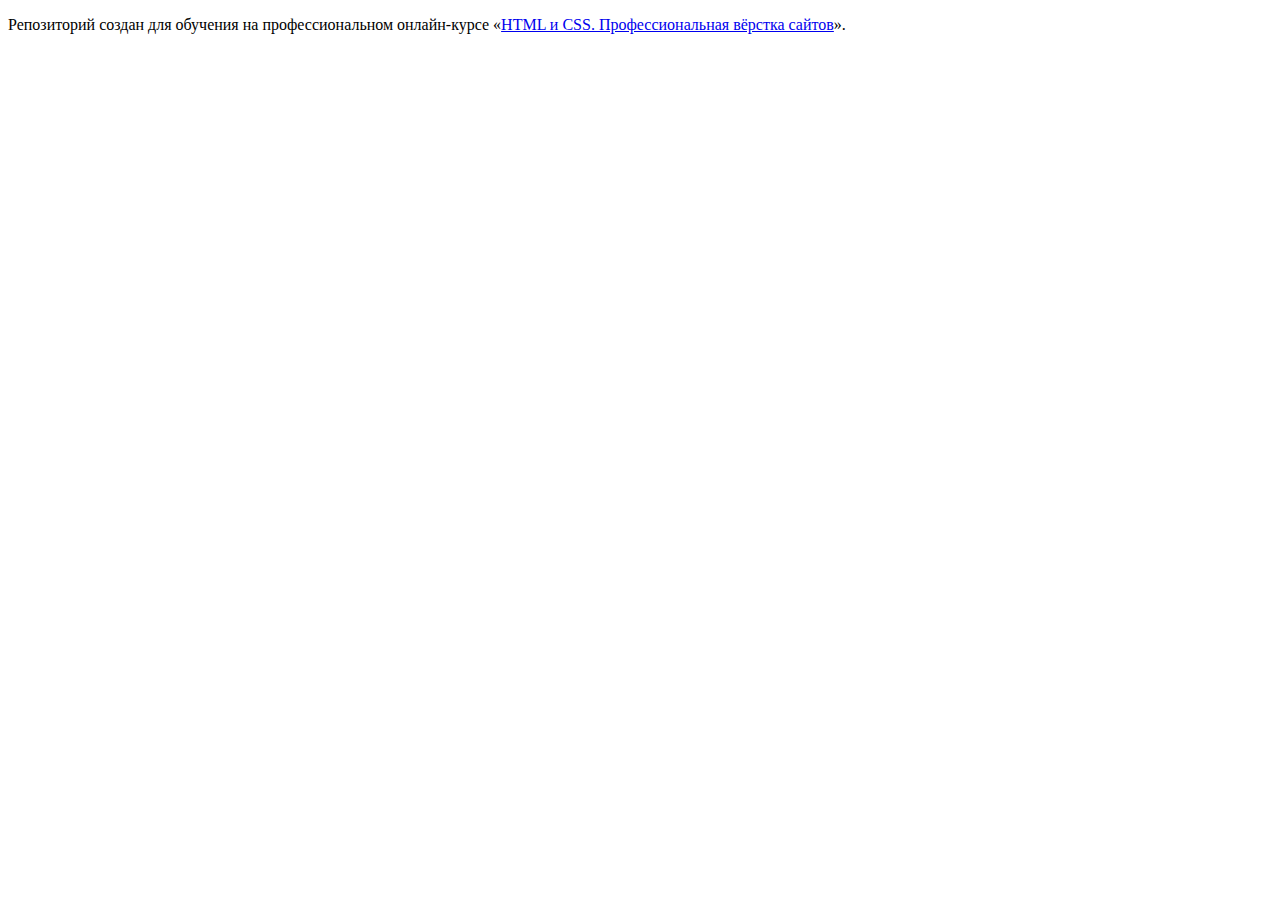
==== master/index.html @ a01fa58b ":heavy_check_mark: Сборка #master" ====
<!DOCTYPE html>
<html lang="ru">
  <head>
    <meta charset="utf-8">
    <title>HTML Academy: Седона</title>
    <base href="https://htmlacademy-htmlcss.github.io/2540939-sedona-40/master/">
</head>
  <body>

    <p>Репозиторий создан для обучения на профессиональном онлайн‑курсе «<a href="https://htmlacademy.ru/intensive/htmlcss">HTML и CSS. Профессиональная вёрстка сайтов</a>».</p>

  </body>
</html>
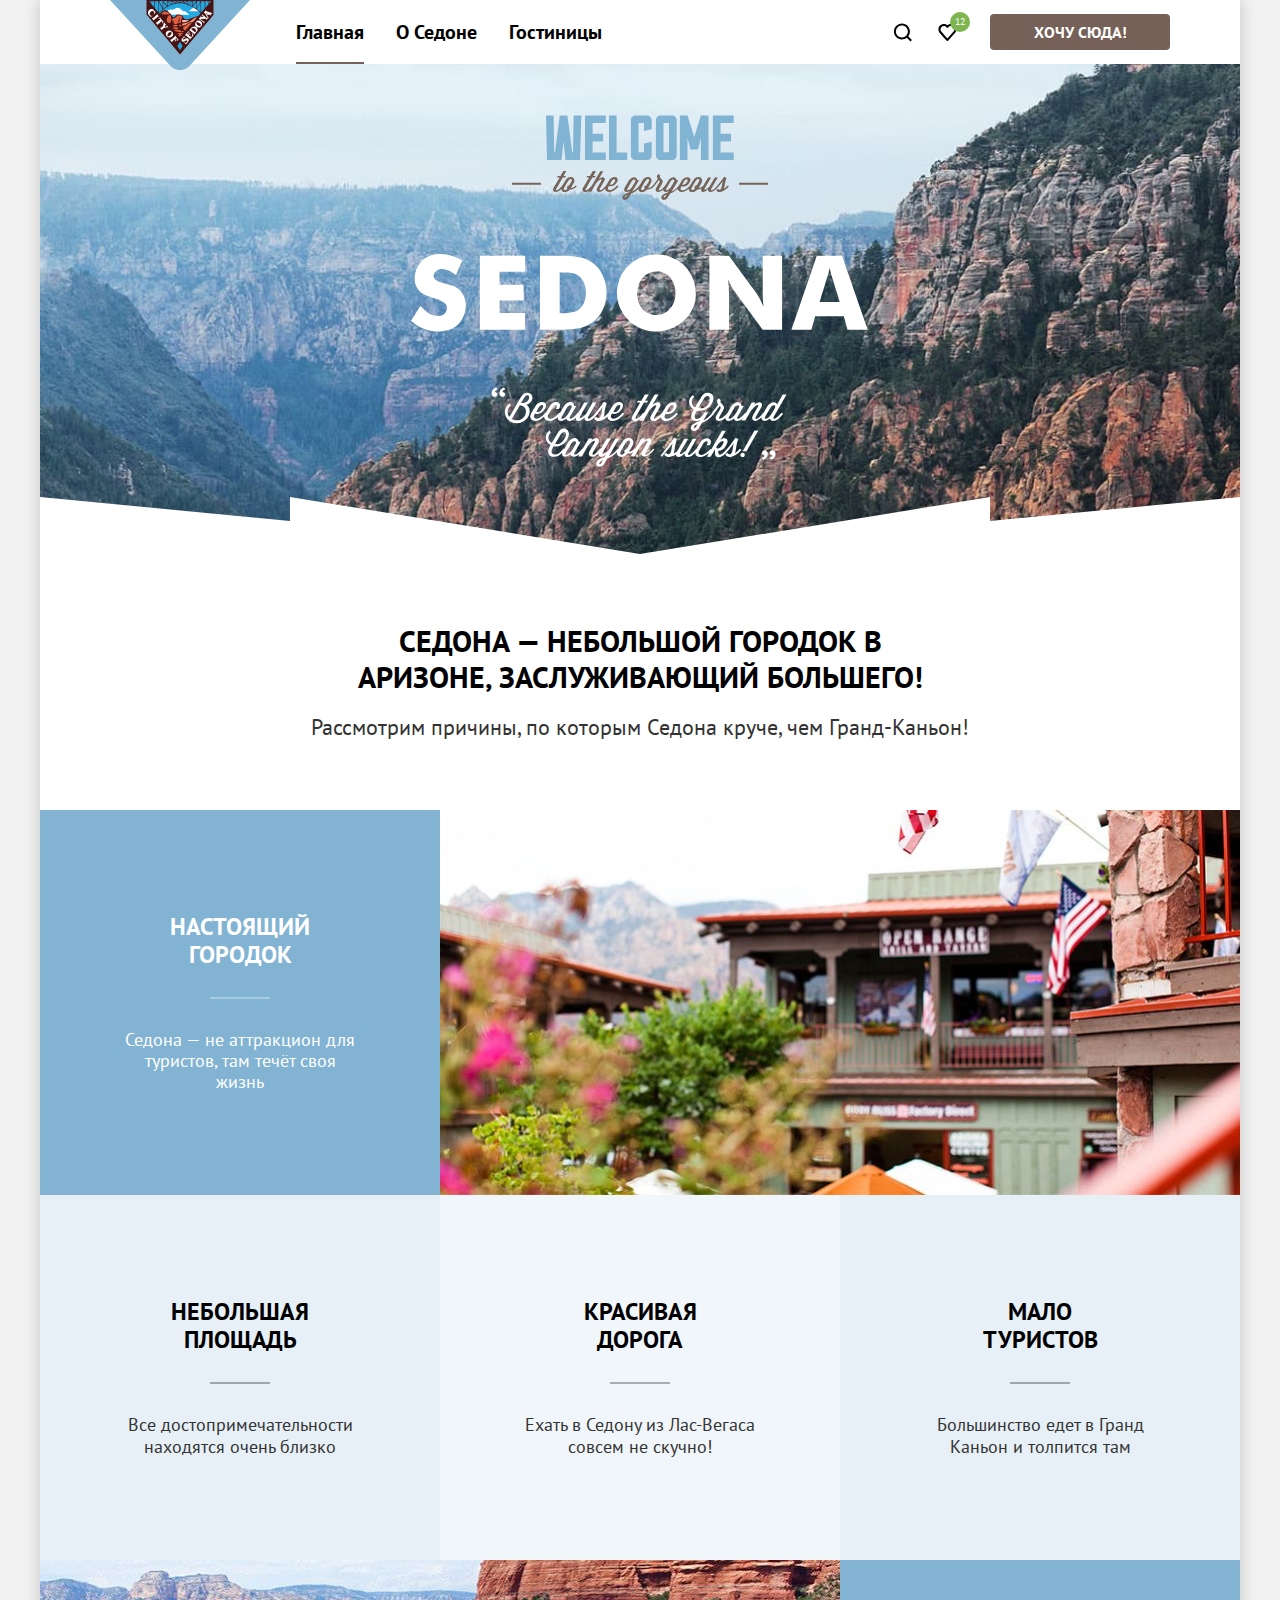
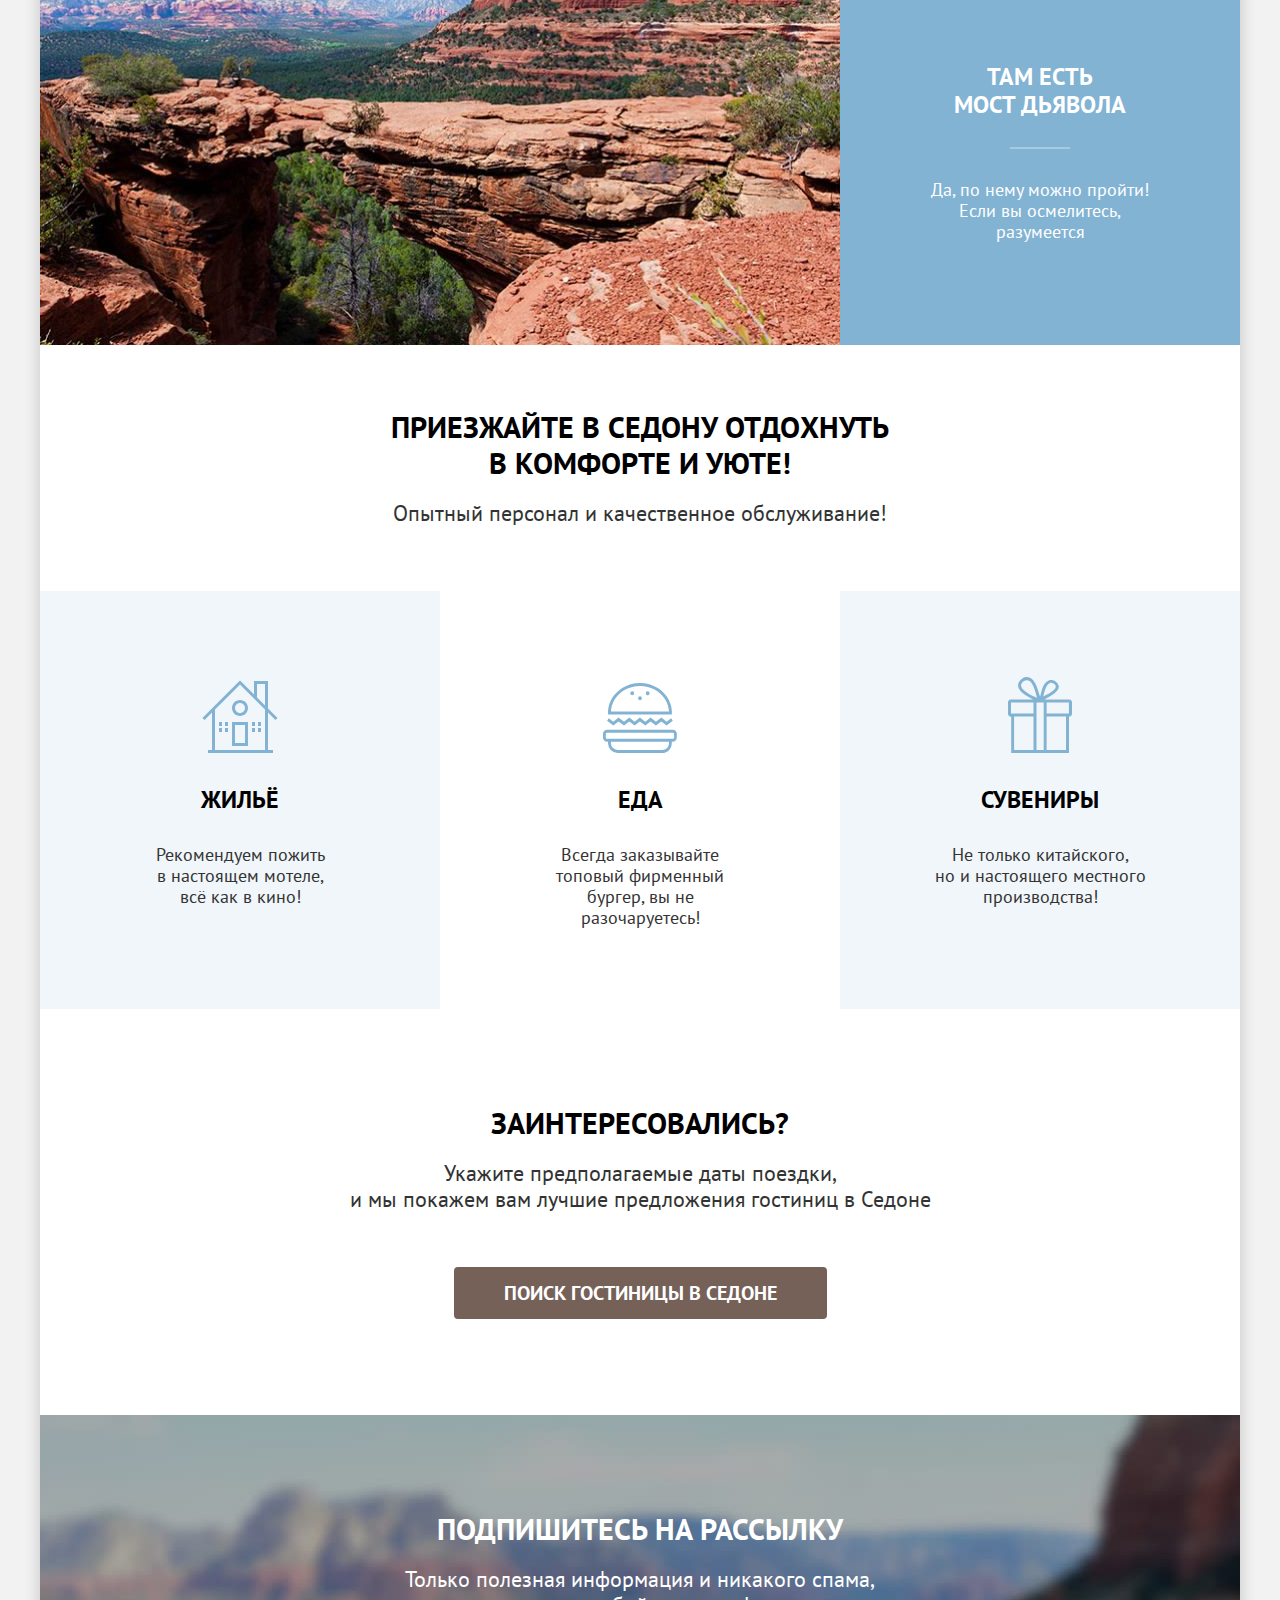
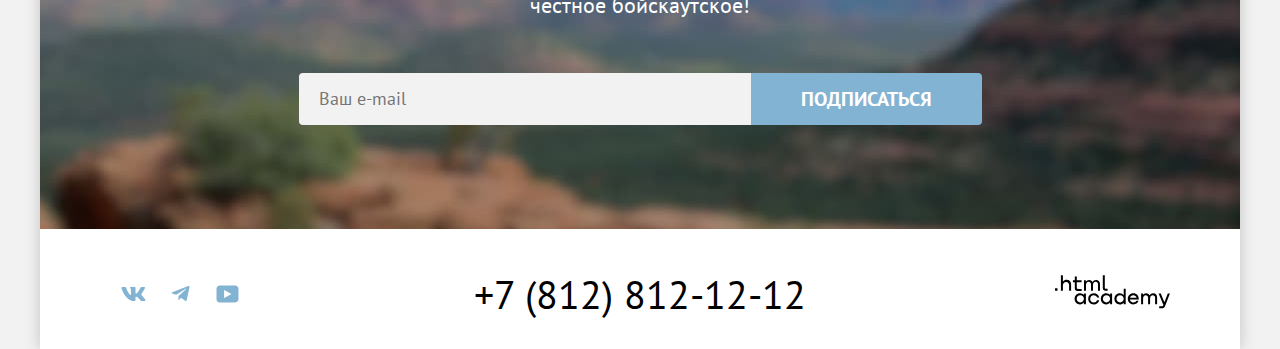
==== commit 9c15686a: ":heavy_check_mark: Сборка #master" ====
--- a/master/index.html
+++ b/master/index.html
@@ -1,13 +1,306 @@
 <!DOCTYPE html>
 <html lang="ru">
+
   <head>
     <meta charset="utf-8">
-    <title>HTML Academy: Седона</title>
+    <meta name="viewport" content="width=device-width, initial-scale=1.0">
+    <title>Sedona: главная</title>
+    <link rel="icon" sizes="32x32" href="favicon.ico">
+    <link rel="stylesheet" href="styles/styles.css">
     <base href="https://htmlacademy-htmlcss.github.io/2540939-sedona-40/master/">
 </head>
+
   <body>
-
-    <p>Репозиторий создан для обучения на профессиональном онлайн‑курсе «<a href="https://htmlacademy.ru/intensive/htmlcss">HTML и CSS. Профессиональная вёрстка сайтов</a>».</p>
-
+    <div class="page-container">
+
+      <header class="page-header" data-test="header">
+        <a class="logo" href="index.html">
+          <img class="logo-image" src="images/logo.svg" width="140" height="70" alt="Логотип сайта">
+          <h1 class="visually-hidden">City of Sedona</h1>
+        </a>
+        <nav class="navigation">
+          <ul class="navigation-list">
+            <li class="navigation-item">
+              <a class="navigation-link text-link navigation-link-current">Главная</a>
+            </li>
+            <li class="navigation-item">
+              <a class="navigation-link text-link" href="#">О Седоне</a>
+            </li>
+            <li class="navigation-item">
+              <a class="navigation-link text-link" href="catalog.html">Гостиницы</a>
+            </li>
+          </ul>
+
+          <ul class="navigation-list navigation-icon-list">
+            <li class="navigation-item navigation-icon-item">
+              <a class="navigation-link navigation-icon icon-with-svg text-link" href="#">
+                <svg width="21" height="20" viewBox="0 0 21 20" xmlns="http://www.w3.org/2000/svg" fill="currentColor">
+                  <path d="M19.8928 18.0083L16.1928 14.3287C17.1928 13.0359 17.8928 11.3453 17.8928 9.4558C17.8928 5.08011 14.2928 1.5 9.89282 1.5C5.49282 1.5 1.89282 5.17956 1.89282 9.55525C1.89282 13.9309 5.49282 17.511 9.89282 17.511C11.6928 17.511 13.3928 16.9144 14.7928 15.8204L18.4928 19.5L19.8928 18.0083ZM9.89282 15.5221C6.59282 15.5221 3.89282 12.837 3.89282 9.55525C3.89282 6.27348 6.59282 3.5884 9.89282 3.5884C13.1928 3.5884 15.8928 6.27348 15.8928 9.55525C15.8928 12.837 13.1928 15.5221 9.89282 15.5221Z" />
+                </svg>
+                <span class="visually-hidden">Поиск</span>
+              </a>
+            </li>
+            <li class="navigation-item navigation-icon-item">
+              <a class="navigation-link navigation-icon icon-with-svg navigation-icon-liked" href="#">
+                <svg width="21" height="20" viewBox="0 0 21 20" xmlns="http://www.w3.org/2000/svg">
+                  <path d="M10.2928 19C9.99282 19 9.69282 18.9 9.49282 18.6C4.09282 12.5 2.79282 11.1 2.49282 10.7C1.79282 9.8 1.39282 8.6 1.39282 7.4C1.39282 4.4 3.79282 2 6.89282 2C8.19282 2 9.39282 2.5 10.3928 3.3C11.3928 2.5 12.6928 2 13.8928 2C16.8928 2 19.3928 4.4 19.3928 7.4C19.3928 8.7 18.8928 9.9 18.0928 10.8L11.0928 18.7C10.8928 18.9 10.6928 19 10.2928 19ZM4.29282 9.5C4.59282 9.9 7.79282 13.5 10.3928 16.4L16.5928 9.4C17.0928 8.9 17.2928 8.2 17.2928 7.4C17.2928 5.6 15.7928 4.1 13.9928 4.1C12.9928 4.1 11.9928 4.6 11.2928 5.4C10.9928 5.7 10.6928 5.8 10.3928 5.8C10.0928 5.8 9.79282 5.6 9.59282 5.4C8.89282 4.6 7.89282 4.1 6.89282 4.1C5.09282 4.1 3.59282 5.6 3.59282 7.4C3.49282 8.3 3.89282 9 4.29282 9.5C4.19282 9.5 4.19282 9.5 4.29282 9.5Z"/>
+                  </svg>
+                <span class="visually-hidden">Отелей в избранном:</span>
+                <span class="navigation-icon-liked-count">12</span>
+              </a>
+            </li>
+          </ul>
+        </nav>
+        <a class="header-link button button-maroon" href="#">Хочу сюда!</a>
+      </header>
+
+      <main class="page-main" data-test="main">
+        <section class="hero" data-test="hero">
+          <h2 class="visually-hidden">Слоган</h2>
+          <img class="hero-slogan" src="images/welcome.svg" width="458" height="352"
+            alt="Welcome to the gorgeous Sedona, because the Grand Canyon sucks!">
+        </section>
+
+        <section class="features" data-test="advantages">
+          <header class="features-header">
+            <h2 class="features-title section-title">Седона — небольшой городок в Аризоне, заслуживающий большего!</h2>
+            <p class="features-desc section-desc">Рассмотрим причины, по которым Седона круче, чем Гранд-Каньон!</p>
+          </header>
+
+          <ul class="features-list list-square">
+            <li class="features-item features-item-with-image">
+              <div class="list-square-item">
+                <h3 class="features-item-title list-square-item-title">Настоящий городок</h3>
+                <p class="features-item-desc list-square-item-desc section-text-color-light">
+                  Седона — не аттракцион для туристов, там течёт своя жизнь
+                </p>
+              </div>
+              <img class="features-item-image" src="images/feature-1.jpg" width="800" height="385"
+                alt="Кафе вдали, рядом зелень">
+            </li>
+            <li class="features-item list-square-item">
+              <h3 class="features-item-title list-square-item-title">Небольшая площадь</h3>
+              <p class="features-item-desc list-square-item-desc">Все достопримечательности находятся очень близко</p>
+            </li>
+            <li class="features-item list-square-item">
+              <h3 class="features-item-title list-square-item-title">Красивая<br>дорога</h3>
+              <p class="features-item-desc list-square-item-desc">Ехать в Седону из Лас-Вегаса совсем не скучно!</p>
+            </li>
+            <li class="features-item list-square-item">
+              <h3 class="features-item-title list-square-item-title">Мало<br>туристов</h3>
+              <p class="features-item-desc list-square-item-desc">Большинство едет в Гранд Каньон и толпится там</p>
+            </li>
+            <li class="features-item features-item-with-image">
+              <img class="features-item-image" src="images/feature-2.jpg" width="800" height="385"
+                alt="Каньон вид сверху">
+              <div class="list-square-item">
+                <h3 class="features-item-title list-square-item-title">Там есть <br>мост дьявола</h3>
+                <p class="features-item-desc list-square-item-desc section-text-color-light">
+                  Да, по нему можно пройти! Если вы осмелитесь, разумеется
+                </p>
+              </div>
+            </li>
+          </ul>
+        </section>
+
+        <section class="advantages" data-test="advantages">
+
+          <header class="advantages-header">
+            <h2 class="visually-hidden">Преимущества</h2>
+            <p class="advantages-title section-title">Приезжайте в Седону отдохнуть в комфорте и уюте!</p>
+            <p class="advantages-desc section-desc">Опытный персонал и качественное обслуживание!</p>
+          </header>
+
+          <ul class="advantages-list list-square">
+            <li class="advantages-item list-square-item">
+              <h3 class="advantages-item-title list-square-item-title list-item-icon list-item-icon-house">Жильё</h3>
+              <p class="advantages-item-desc list-square-item-desc">Рекомендуем пожить <br>в настоящем мотеле, <br>всё
+                как в
+                кино!
+              </p>
+            </li>
+            <li class="advantages-item list-square-item">
+              <h3 class="advantages-item-title list-square-item-title list-item-icon list-item-icon-eating">Еда</h3>
+              <p class="advantages-item-desc list-square-item-desc">Всегда заказывайте топовый фирменный бургер, вы не
+                разочаруетесь!</p>
+            </li>
+            <li class="advantages-item list-square-item">
+              <h3 class="advantages-item-title list-square-item-title list-item-icon list-item-icon-souvenir">Сувениры
+              </h3>
+              <p class="advantages-item-desc list-square-item-desc">Не только китайского, <br>но и настоящего местного
+                производства!</p>
+            </li>
+          </ul>
+
+        </section>
+
+        <section class="search" data-test="search">
+
+          <header class="search-header">
+            <h2 class="visually-hidden">Поиск гостиниц</h2>
+            <p class="search-title section-title">Заинтересовались?</p>
+            <p class="search-desc section-desc">Укажите предполагаемые даты поездки, <br>и мы покажем вам лучшие
+              предложения гостиниц в Седоне</p>
+          </header>
+
+          <button class="button button-larger" type="button">Поиск гостиницы в Седоне</button>
+
+        </section>
+
+        <footer class="inner-footer">
+          <section class="subscribe subscribe-background-image" data-test="subscribe">
+            <header class="subscribe-header">
+              <h2 class="subscribe-title section-title">Подпишитесь на рассылку</h2>
+              <p class="subscribe-desc section-desc">Только полезная информация и никакого спама,
+                честное бойскаутское!</p>
+            </header>
+
+            <form class="subscribe-form" action="https://echo.htmlacademy.ru/" method="post">
+              <label class="subscribe-form-label visually-hidden" for="subscribe-form-email">Ваш e-mail</label>
+              <input class="subscribe-form-email input" id="subscribe-form-email" type="email" name="email"
+                placeholder="Ваш e-mail" required>
+              <button class="subscribe-form-submit button button-larger button-blue" type="submit">Подписаться</button>
+            </form>
+          </section>
+        </footer>
+
+      </main>
+      <footer class="page-footer" data-test="footer">
+        <section class="footer-social">
+          <h2 class="visually-hidden">Социальные сети</h2>
+          <ul class="footer-social-list">
+            <li class="footer-social-item">
+              <a class="footer-social-link footer-icon icon-with-svg" href="https://vk.com/htmlacademy" target="_blank" rel="noreferrer noopener">
+                <svg aria-hidden="true" focusable="false" xmlns="http://www.w3.org/2000/svg" width="25" height="14" viewBox="0 0 25 14">
+                  <path fill-rule="evenodd" d="M23.95.95c.17-.55 0-.95-.8-.95h-2.62c-.67 0-.98.35-1.14.73 0 0-1.34 3.2-3.23 5.27-.61.6-.89.8-1.22.8-.17 0-.42-.2-.42-.74V.95c0-.66-.19-.95-.74-.95H9.65c-.42 0-.67.3-.67.6 0 .61.95.76 1.05 2.5v3.8c0 .84-.16.99-.5.99-.88 0-3.05-3.21-4.33-6.89-.25-.71-.5-1-1.17-1H1.4C.65 0 .5.35.5.73c0 .68.89 4.07 4.14 8.55C6.81 12.34 9.87 14 12.65 14c1.67 0 1.88-.37 1.88-1v-2.32c0-.73.16-.88.68-.88.4 0 1.06.2 2.62 1.67C19.61 13.22 19.9 14 20.9 14h2.63c.75 0 1.13-.37.91-1.1-.24-.72-1.09-1.77-2.22-3.02-.6-.7-1.53-1.47-1.8-1.86-.4-.49-.28-.7 0-1.14 0 0 3.2-4.43 3.53-5.93Z" clip-rule="evenodd" />
+                </svg>
+                <span class="visually-hidden">Вконтакте</span>
+              </a>
+            </li>
+            <li class="footer-social-item">
+              <a class="footer-social-link footer-icon icon-with-svg" href="https://t.me/htmlacademy" target="_blank" rel="noreferrer noopener">
+                <svg aria-hidden="true" focusable="false" xmlns="http://www.w3.org/2000/svg" width="19" height="16" viewBox="0 0 19 16">
+                  <path d="m17.3.1-16 6.1c-1 .5-1 1-.2 1.4l4.1 1.2 9.5-6c.5-.2.9 0 .5.2l-7.6 7-.3 4.2c.4 0 .6-.2.8-.4l2-2 4.1 3c.8.5 1.3.3 1.5-.6l2.7-12.8C18.7.3 18-.2 17.3 0Z" />
+                </svg>
+                <span class="visually-hidden">Telegram</span>
+              </a>
+            </li>
+            <li class="footer-social-item">
+              <a class="footer-social-link footer-icon icon-with-svg" href="https://www.youtube.com/user/htmlacademyru" target="_blank" rel="noreferrer noopener">
+                <svg aria-hidden="true" focusable="false" xmlns="http://www.w3.org/2000/svg" width="23" height="18" viewBox="0 0 23 18">
+                  <path d="M19.1.5H3.7C1.8.5.5 2.1.5 3.9v10c0 2 1.3 3.6 3.2 3.6h15.6c1.7 0 3.2-1.6 3.2-3.4V3.9C22.3 2.1 21 .5 19.1.5ZM8.1 13V5l7.4 4-7.3 4Z" />
+                </svg>
+                <span class="visually-hidden">Youtube</span>
+              </a>
+            </li>
+          </ul>
+        </section>
+
+        <section class="footer-phone">
+          <h2 class="visually-hidden">Контактный телефон</h2>
+          <address class="footer-phone-wrapper"><a class="footer-phone-link text-link" href="tel:+78128121212">+7 (812)
+              812-12-12</a></address>
+        </section>
+
+        <section class="footer-partners">
+          <h2 class="visually-hidden">Партнеры</h2>
+          <a class="footer-partners-link text-link" href="https://htmlacademy.ru/intensive/htmlcss">
+            <svg xmlns="http://www.w3.org/2000/svg" width="115" height="34" viewBox="0 0 115 34">
+              <path d="M0 13.26v2.6h2.5v-2.6H0ZM11.6 4.86c-1.6 0-2.8.7-3.6 1.7h-.1V.36h-2v15.5h2v-5.3c0-2.1 1.3-3.6 3.3-3.6 1.8 0 2.9 1.4 2.9 3.2v5.7h2v-6.1c.1-3-1.8-4.9-4.5-4.9ZM26.6 5.16h-4.8v-3.7h-2v3.8h-1.9v2h1.9v6c0 1.7 1 2.7 2.7 2.7h4.1v-2h-3.7c-.7 0-1.1-.4-1.1-1.1v-5.7h4.8v-2ZM41.1 4.96c-1.6 0-2.9.8-3.5 2.1h-.1c-.6-1.2-1.8-2.1-3.4-2.1-1.4 0-2.5.8-3.1 1.8h-.1v-1.6H29v10.6h2v-5.4c0-2 1-3.5 2.6-3.5 1.5 0 2.4 1 2.4 2.6v6.3h2v-5.6c0-2.4 1.4-3.3 2.6-3.3 1.5 0 2.4 1 2.4 2.6v6.3h2v-6.5c.1-2.5-1.4-4.3-3.9-4.3ZM47.8 13.06c0 1.7 1 2.7 2.8 2.7h2v-2h-1.7c-.7 0-1.1-.4-1.1-1.1V.36h-2v12.7ZM28.9 20.06c-.9-1.1-2.2-1.8-3.9-1.8-3.1 0-5.4 2.3-5.4 5.6s2.3 5.6 5.4 5.6c1.8 0 3-.8 3.8-1.9h.1v1.6h2v-10.6h-2v1.5Zm-3.6 7.4c-2.2 0-3.6-1.6-3.6-3.6s1.4-3.6 3.6-3.6 3.6 1.6 3.6 3.6c0 1.9-1.4 3.6-3.6 3.6ZM44.2 22.36c-.5-2.4-2.6-4.1-5.4-4.1a5.4 5.4 0 0 0-5.6 5.6c0 3.1 2.2 5.6 5.6 5.6 2.8 0 4.9-1.8 5.4-4.2h-2.1a3.4 3.4 0 0 1-3.3 2.3c-2.2 0-3.6-1.6-3.6-3.6s1.4-3.6 3.6-3.6c1.6 0 2.8 1 3.3 2.2h2.1v-.2ZM55.1 20.06c-.9-1.1-2.2-1.8-3.9-1.8-3.1 0-5.4 2.3-5.4 5.6s2.3 5.6 5.4 5.6c1.8 0 3-.8 3.8-1.9h.1v1.6h2v-10.6h-2v1.5Zm-3.6 7.4c-2.2 0-3.6-1.6-3.6-3.6s1.4-3.6 3.6-3.6 3.6 1.6 3.6 3.6c0 1.9-1.5 3.6-3.6 3.6ZM68.7 20.16c-.9-1.1-2.2-1.9-3.9-1.9-3.1 0-5.4 2.3-5.4 5.6s2.2 5.6 5.4 5.6c1.7 0 3-.8 3.8-1.8h.1v1.5h2v-15.4h-2v6.4Zm-3.6 7.3c-2.2 0-3.6-1.6-3.6-3.6s1.4-3.6 3.6-3.6 3.6 1.6 3.6 3.6c-.1 2-1.5 3.6-3.6 3.6ZM78.3 18.26c-3.3 0-5.5 2.5-5.5 5.6 0 3 2.1 5.6 5.5 5.6 2.5 0 4.5-1.3 5.2-3.6h-2.1c-.5 1-1.6 1.6-3 1.6-1.9 0-3.3-1.3-3.4-2.9h8.8c.2-3.6-2-6.3-5.5-6.3Zm0 1.9c1.7 0 3 1 3.3 2.6h-6.5c.3-1.5 1.5-2.6 3.2-2.6ZM98.2 18.26c-1.6 0-2.9.8-3.6 2h-.1c-.6-1.2-1.8-2-3.4-2-1.4 0-2.5.7-3.1 1.8v-1.5h-1.9v10.6h2v-5.4c0-2 1-3.4 2.6-3.5 1.5 0 2.4 1 2.4 2.6v6.3h2v-5.6c0-2.4 1.4-3.3 2.6-3.3 1.5 0 2.4 1 2.4 2.6v6.3h2v-6.5c.1-2.6-1.4-4.4-3.9-4.4ZM109.4 27.36l-3.6-8.9h-2.2l4.8 11.6c-.3.9-.7 1.2-1.7 1.2h-2.5v2h2.5c1.8 0 2.8-.8 3.5-2.6l4.7-12.2h-2.1l-3.4 8.9Z" />
+            </svg>
+            <span class="visually-hidden">HtmlAcademy</span>
+          </a>
+        </section>
+
+      </footer>
+    </div>
+
+          <div class="modal-container-search-hotels close-modal-search-hotels">
+        <div class="modal">
+          <section class="modal-search">
+            <h2 class="modal-search-title">Поиск гостиницы в Седоне</h2>
+            <form class="search-hotels-form" action="https://echo.htmlacademy.ru" method="GET">
+              <label class="date-parameter check-in-message">
+                <span class="placeholder-text">Дата Заезда:</span>
+                <input class="input-text-field check-in-date" type="text" name="check-in-date"
+                  placeholder="Дата заселения" value="27 апреля 2020">
+              </label>
+              <label class="date-parameter check-out-message">
+                <span class="placeholder-text">Дата Выезда:</span>
+                <input class="input-text-field check-out-date" type="text" name="check-out-date"
+                  placeholder="Дата выселения" value="1 сентября 2023">
+              </label>
+
+              <div class="people-count-hotel-search">
+                <div class="count-parameter adults">
+                  <label class="placeholder-text" for="adults-count">Взрослые:</label>
+                  <button class="button-minus-one" type="button">
+                    <span class="visually-hidden">Минус 1</span>
+                    <svg class="minus-icon" aria-hidden="true" focusable="false" width="20" height="20"
+                      viewBox="0 0 20 20" fill="currentColor" xmlns="http://www.w3.org/2000/svg">
+                      <path d="M3 9V11H17V9H3Z" />
+                    </svg>
+                  </button>
+                  <input id="adults-count" class="input-text-field count-input" type="text" name="adults-count"
+                    placeholder="1" value="2">
+                  <button class="button-plus-one" type="button">
+                    <span class="visually-hidden">Плюс 1</span>
+                    <svg class="plus-icon" aria-hidden="true" focusable="false" xmlns="http://www.w3.org/2000/svg"
+                      width="20" height="20" viewBox="0 0 20 20" fill="currentColor">
+                      <path d="M17 9H11V3H9V9H3V11H9V17H11V11H17V9Z" />
+                    </svg>
+                  </button>
+                </div>
+                <div class="count-parameter children">
+                  <div class="placeholder-text">
+                    <label for="children-count">Дети:</label>
+                    <span class="tooltip">
+                      <button class="tooltip-toggle" type="button" aria-labelledby="tooltip-label-date">
+                        <svg class="tooltip-icon" width="26" height="26" viewBox="0 0 26 26"
+                          xmlns="http://www.w3.org/2000/svg">
+                          <circle cx="13" cy="13" r="13" />
+                          <path fill-rule="evenodd" clip-rule="evenodd" d="M12 7H14V9H12V7ZM14 19H12V10H14V19Z"
+                            fill="white" />
+                        </svg>
+                      </button>
+                      <span class="tooltip-text" role="tooltip" id="tooltip-label-date">Укажите количество детей,
+                        которые будут с вами, возраст которых от 6 до 18 лет. Дети до 6 лет размещаются
+                        бесплатно.</span>
+                    </span>
+                  </div>
+                  <button class="button-minus-one" type="button">
+                    <span class="visually-hidden">Минус 1</span>
+                    <svg class="minus-icon" aria-hidden="true" focusable="false" width="20" height="20"
+                      viewBox="0 0 20 20" fill="currentColor" xmlns="http://www.w3.org/2000/svg">
+                      <path d="M3 9V11H17V9H3Z" />
+                    </svg>
+                  </button>
+                  <input id="children-count" class="input-text-field count-input" type="text" name="children-count"
+                    placeholder="1" value="2">
+                  <button class="button-plus-one" type="button">
+                    <span class="visually-hidden">Плюс 1</span>
+                    <svg class="plus-icon" aria-hidden="true" focusable="false" xmlns="http://www.w3.org/2000/svg"
+                      width="20" height="20" viewBox="0 0 20 20" fill="currentColor">
+                      <path d="M17 9H11V3H9V9H3V11H9V17H11V11H17V9Z" />
+                    </svg>
+                  </button>
+                </div>
+              </div>
+
+              <button class="button btn-blue" type="submit">Найти</button>
+            </form>
+          </section>
+
+          <button class="modal-close-button">
+            <span class="visually-hidden">Закрыть окно</span>
+            <svg class="close-icon" aria-hidden="true" focusable="false" width="15" height="15" viewBox="0 0 15 15">
+              <path
+                d="M14.4905 1.78288L13.1982 0.49057L7.49048 6.19826L1.78279 0.49057L0.490479 1.78288L6.19817 7.49057L0.490479 13.1983L1.78279 14.4906L7.49048 8.78288L13.1982 14.4906L14.4905 13.1983L8.78279 7.49057L14.4905 1.78288Z" />
+            </svg>
+          </button>
+        </div>
+      </div>
+    </div>
   </body>
+
 </html>
--- a/master/styles/styles.css
+++ b/master/styles/styles.css
@@ -0,0 +1,1546 @@
+@font-face {
+  font-family: "PT Sans";
+  src: url("../fonts/ptsans-400.woff2") format("woff2");
+  font-weight: 400;
+  font-style: normal;
+  font-display: swap;
+}
+
+@font-face {
+  font-family: "PT Sans";
+  src: url("../fonts/ptsans-700.woff2") format("woff2");
+  font-weight: 700;
+  font-style: normal;
+  font-display: swap;
+}
+
+:root {
+  /* текстовые элементы */
+  --text-basic: #000000;
+  --text-basic-semitransparent: rgba(0, 0, 0, 0.6);
+  --text-second: #333333;
+  --text-error: #FF5757;
+
+  --text-hover: #756157;
+  --text-focus: #756157;
+  --text-active: rgba(117, 97, 87, 0.3);
+
+  --text-background-default: #FFFFFF;
+  --text-background-hover: rgba(255, 255, 255, 0.6);
+  --text-background-active: rgba(255, 255, 255, 0.3);
+
+  --text-link-underline: #756257;
+
+  /* кнопки */
+  --button-text: #FFFFFF;
+  --button-text-active: rgba(255, 255, 255, 0.3);
+
+  --button-basic: #756157;
+  --button-basic-hover: #615048;
+  --button-basic-focus: #615048;
+  --button-basic-active: #756157;
+
+  --button-second: #82B3D3;
+  --button-second-hover: #68A2CA;
+  --button-second-focus: #68A2CA;
+  --button-second-active: #82B3D3;
+
+  --button-selected: #7DB54F;
+  --button-selected-hover: #6C9E42;
+  --button-selected-focus: #6C9E42;
+  --button-selected-active: #7DB54F;
+
+  --button-transparent-border-color: #83B3D3;
+  --button-transparent-hover: rgba(255, 255, 255, 0.6);
+  --button-transparent-active: rgba(255, 255, 255, 0.3);
+  --button-transparent-disabled: rgba(255, 255, 255, 0.1);
+
+  --button-disabled: #E5E5E5;
+
+  /* фоны */
+  --background-body: #F2F2F2;
+  --background-hero: #354751;
+  --background-basic: #FFFFFF;
+  --background-main: #82B3D3;
+  --background-second-1: rgba(131, 179, 211, 0.12);
+  --background-second-2: rgba(131, 179, 211, 0.2);
+
+  --icon-basic: #000000;
+  --icon-second: #83B3D3;
+  --icon-text: #7DB54F;
+  --icon-second-hover: #68a2ca;
+  --icon-second-focus: #68a2ca;
+  --icon-second-active: rgba(104, 162, 202, 0.3);
+
+  --form-input: #3F5E72;
+  --form-element-1: #E5E5E5;
+  --form-element-2: #F2F2F2;
+  --form-element-2-hover: #E6E6E6;
+  --form-element-2-focus-border: #83b3d3;
+
+  --card-border: #E6E6E6;
+
+  --icon-border: #e5e5e5;
+  --icon-border-hover: #000000;
+  --icon-border-focus: #68a2ca;
+  --icon-border-active: #000000;
+  --icon-border-current: #000000;
+}
+
+*,
+*::before,
+*::after {
+  box-sizing: border-box;
+}
+
+img {
+  max-width: 100%;
+  height: auto;
+  object-fit: contain;
+}
+
+
+body {
+  padding: 0;
+  margin: 0;
+  font-family: "PT Sans", "Arial", sans-serif;
+  font-size: 18px;
+  font-style: normal;
+  color: var(--text-basic);
+  background-color: var(--background-body);
+}
+
+.visually-hidden {
+  position: absolute;
+  width: 1px;
+  height: 1px;
+  margin: -1px;
+  border: 0;
+  padding: 0;
+  white-space: nowrap;
+  clip-path: inset(100%);
+  clip: rect(0 0 0 0);
+  overflow: hidden;
+}
+
+.modal-search [type="submit"] {
+  width: 577px;
+  padding: 18px;
+  font-size: 20px;
+  line-height: 24px;
+  cursor: pointer;
+}
+
+.modal-container-search-hotels {
+  position: fixed;
+  display: flex;
+  top: 0;
+  left: 0;
+  width: 100%;
+  height: 100%;
+  background-color: rgb(242 242 242 / 80%);
+  color: #000;
+  z-index: 2;
+}
+
+.modal {
+  position: relative;
+  margin: auto;
+  min-width: 717px;
+  border-radius: 30px;
+  padding: 64px 70px;
+  background-color: #FFF;
+  box-shadow: 0 25px 50px 0 rgb(0 0 0 / 15%);
+  box-sizing: border-box;
+}
+
+.modal-close-button {
+  position: absolute;
+  padding: 0;
+  top: 64px;
+  right: 52px;
+  width: 52px;
+  height: 52px;
+  background-color: #F2F2F2;
+  border: none;
+  border-radius: 50%;
+  cursor: pointer;
+  transition: background-color 0.5s, opacity 0.5s;
+}
+
+.modal-close-button:hover {
+  background-color: #E6E6E6;
+}
+
+.modal-close-button:focus {
+  background-color: #E6E6E6;
+  outline: 3px solid #83B3D3;
+}
+
+.modal-close-button:active {
+  background-color: #E6E6E6;
+  fill: rgb(0 0 0 / 30%);
+  outline: none;
+}
+
+.modal-search-title {
+  margin: 0;
+  padding-bottom: 64px;
+  font-weight: 700;
+  font-size: 30px;
+  line-height: 36px;
+  text-transform: uppercase;
+}
+
+.search-hotels-form {
+  display: flex;
+  flex-wrap: wrap;
+  width: 577px;
+}
+
+.date-parameter,
+.count-parameter {
+  position: relative;
+  display: flex;
+  margin-bottom: 48px;
+}
+
+.placeholder-text {
+  width: 137px;
+  font-weight: 700;
+  font-size: 20px;
+  line-height: 24px;
+  margin: auto 0;
+}
+
+.check-in-date,
+.check-out-date {
+  width: 440px;
+}
+
+.date-parameter .input-text-field {
+  font-weight: 700;
+  font-size: 18px;
+  line-height: 24px;
+  font-family: "PT Sans", sans-serif;
+}
+
+.date-parameter::before {
+  content: "";
+  position: absolute;
+  top: 12px;
+  right: 20px;
+  width: 20px;
+  height: 20px;
+  background-image: url("../images/calendar-subscription.svg");
+}
+
+.check-in-message::after,
+.check-out-message::after {
+  content: "Мы не можем отправить вас в прошлое.";
+  position: absolute;
+  top: 50px;
+  left: 157px;
+  width: 400px;
+  color: #FF5757;
+  font-weight: 400;
+  font-size: 16px;
+  line-height: 21px;
+}
+
+.check-out-message::after {
+  content: "На эти даты есть свободные номера. Пока есть.";
+  color: #333;
+}
+
+.people-count-hotel-search {
+  display: flex;
+  width: 577px;
+  margin-bottom: 48px;
+}
+
+.count-parameter.adults {
+  width: 247px;
+  margin-right: auto;
+  margin-bottom: 0;
+}
+
+.count-parameter.children {
+  width: 242px;
+  margin-bottom: 0;
+}
+
+.count-input {
+  padding: 14px 0;
+  width: 30px;
+  text-align: center;
+  border-radius: 0;
+  font-weight: 700;
+  font-size: 18px;
+  line-height: 20px;
+  z-index: 1  ;
+}
+
+.button-minus-one,
+.button-plus-one {
+  position: relative;
+  width: 40px;
+  border: none;
+  border-radius: 0;
+  background-color: #F2F2F2;
+  cursor: pointer;
+}
+
+.button-minus-one {
+  border-radius: 4px 0 0 4px;
+}
+
+.button-plus-one {
+  border-radius: 0 4px 4px 0;
+}
+
+.minus-icon,
+.plus-icon,
+.close-icon {
+  position: absolute;
+  inset: 0;
+  margin: auto;
+  transition: fill 0.5s;
+  color: rgb(117 97 87 / 30%);
+}
+
+.button-minus-one:hover .minus-icon,
+.button-plus-one:hover .plus-icon {
+  fill: #000;
+}
+
+.button-minus-one:focus-visible .minus-icon,
+.button-plus-one:focus-visible .plus-icon {
+  fill: #000;
+  outline: 3px solid #82B3D3;
+  border-radius: 4px;
+}
+
+.button-plus-one:focus,
+.button-minus-one:focus {
+  outline: none;
+}
+
+.button-minus-one:active .minus-icon,
+.button-plus-one:active .plus-icon {
+  fill: rgb(117 97 87 / 30%);
+  outline: none;
+}
+
+.tooltip {
+  position: absolute;
+  margin-left: 10px;
+  width: 26px;
+  height: 26px;
+}
+
+.tooltip-toggle {
+  display: inline-block;
+  margin: 0;
+  padding: 0;
+  border: none;
+  background-color: transparent;
+}
+
+.tooltip-icon {
+  width: 100%;
+  height: 100%;
+  fill: #83B3D3;
+  display: block;
+  transition: fill 0.5s;
+}
+
+.tooltip-toggle:hover .tooltip-icon {
+  fill: #68A2CA;
+}
+
+.tooltip-toggle:focus .tooltip-icon {
+  fill: #68A2CA;
+  outline: 3px solid #82B3D3;
+}
+
+.tooltip-toggle:focus {
+  outline: none;
+}
+
+.tooltip-text {
+  width: 256px;
+  box-sizing: border-box;
+  padding: 15px 18px 18px 22px;
+  border-radius: 10px;
+  font-weight: 400;
+  font-size: 16px;
+  line-height: 20px;
+  color: #FFF;
+  background-color: #333;
+  position: absolute;
+  margin-top: 10px ;
+  left: 50%;
+  transform: translateX(-50%);
+  display: none;
+}
+
+.tooltip-toggle:hover + .tooltip-text,
+.tooltip-toggle:focus + .tooltip-text {
+  display: block;
+}
+
+.tooltip-text::before {
+  content:'';
+  background-image: url("../images/tooltip-triangle.svg");
+  width: 19px;
+  height: 9px;
+  position:absolute;
+  bottom: 100%;
+  left:0;
+  right:0;
+  margin-left: auto;
+  margin-right: auto;
+}
+
+.close-modal-search-hotels {
+  display: none;
+}
+
+.button {
+  display: inline-block;
+  padding: 8px 16px;
+  border: none;
+  border-radius: 4px;
+  font-family: inherit;
+  font-weight: 700;
+  font-size: 16px;
+  line-height: 1.25em;
+  text-align: center;
+  text-transform: uppercase;
+  text-decoration: none;
+  word-break: break-all;
+  color: var(--button-text);
+  background-color: var(--button-basic);
+  cursor: pointer;
+}
+
+.button:hover {
+  background-color: var(--button-basic-hover);
+}
+
+.button:focus {
+  background-color: var(--button-basic-focus);
+}
+
+.button:active {
+  color: var(--button-text-active);
+  background-color: var(--button-basic-active);
+}
+
+.button:disabled {
+  background-color: var(--button-disabled);
+  cursor: default;
+  pointer-events: none;
+}
+
+.button-larger {
+  padding: 8px 50px;
+  font-size: 20px;
+  line-height: 1.8em;
+}
+
+.button-maroon {
+  color: var(--button-text);
+  background-color: var(--button-basic);
+}
+
+.button-maroon:hover {
+  background-color: var(--button-basic-hover);
+}
+
+.button-maroon:focus {
+  background-color: var(--button-basic-focus);
+}
+
+.button-maroon:active {
+  background-color: var(--button-basic-active);
+  color: var(--button-text-active);
+}
+
+.button-blue {
+  color: var(--text-background-default);
+  background-color: var(--button-second);
+}
+
+.button-blue:hover {
+  background-color: var(--button-second-hover);
+}
+
+.button-blue:focus {
+  background-color: var(--button-second-focus);
+}
+
+.button-blue:active {
+  background-color: var(--button-second-active);
+  color: var(--button-text-active);
+}
+
+.button-green {
+  color: var(--text-background-default);
+  background-color: var(--button-selected);
+}
+
+.button-green:hover {
+  background-color: var(--button-selected-hover);
+}
+
+.button-green:focus {
+  background-color: var(--button-selected-focus);
+}
+
+.button-green:active {
+  background-color: var(--button-selected-active);
+  color: var(--button-text-active);
+}
+
+.button-transparent {
+  border: 3px solid transparent;
+  color: var(--button-text);
+  background-color: transparent;
+}
+
+.button-transparent:hover {
+  color: var(--button-transparent-hover);
+  background-color: transparent;
+}
+
+.button-transparent:focus {
+  border-color: var(--button-transparent-border-color);
+  background-color: transparent;
+  outline: none;
+}
+
+.button-transparent:active {
+  color: var(--button-transparent-active);
+  background-color: transparent;
+}
+
+.button-transparent:disabled {
+  background-color: var(--button-transparent);
+  color: var(--button-transparent-disabled);
+  cursor: default;
+  pointer-events: none;
+}
+
+.text-link {
+  text-decoration: none;
+  color: var(--text-basic);
+}
+
+.text-link:hover {
+  color: var(--text-hover);
+}
+
+.text-link:focus {
+  color: var(--text-focus);
+}
+
+.text-link:active {
+  color: var(--text-active);
+}
+
+.input {
+  padding: 12px 20px;
+  border: none;
+  font-family: inherit;
+  font-weight: 700;
+  font-size: 18px;
+  line-height: 1.33em;
+  color: var(--text-basic);
+  background-color: var(--form-element-2);
+}
+
+.input:hover {
+  background-color: var(--form-element-2-hover);
+}
+
+.input:focus {
+  background-color: var(--form-element-2-hover);
+  outline: 3px solid var(--form-element-2-focus-border);
+  /* border-radius: 4px; */
+  /* box-shadow */
+}
+
+.input:placeholder-shown {
+  font-weight: 400;
+  color: var(--text-basic-semitransparent);
+}
+.icon-with-svg{
+  position: relative;
+}
+
+.icon-with-svg svg {
+  position: absolute;
+  top: 0;
+  left: 0;
+  right: 0;
+  bottom: 0;
+  margin: auto;
+  fill: currentColor;
+}
+
+/* Стили страниц */
+.page-container {
+  width: 1200px;
+  min-height: 100vh;
+  display: flex;
+  flex-direction: column;
+  margin: 0 auto;
+  background-color: var(--background-basic);
+  box-shadow: 0 0 15px 0 rgba(0, 0, 0, 0.2);
+}
+
+.page-header {
+  padding: 0 70px;
+  display: grid;
+  grid-template-columns: 150px 1fr 180px;
+  gap: 20px;
+}
+
+/* Стили для шапки */
+.logo {
+  position: relative;
+  margin: 0 10px -6px 0;
+}
+
+.logo-image {
+  display: block;
+}
+
+.navigation {
+  display: flex;
+  justify-content: space-between;
+}
+
+.navigation-list {
+  padding: 0;
+  margin: 0;
+  display: flex;
+  flex-wrap: wrap;
+  list-style: none;
+}
+
+.navigation-item {
+  padding: 0;
+  align-self: center;
+}
+
+.navigation-link {
+  --padding: 16px;
+  position: relative;
+  padding: 20px var(--padding);
+  display: block;
+  font-weight: 700;
+  font-size: 20px;
+  line-height: 1.2em;
+  text-transform: capitalize;
+  text-decoration: none;
+  color: inherit;
+}
+
+.navigation-link:hover,
+.navigation-link:focus {
+  color: var(--text-hover);
+}
+
+.navigation-link:active {
+  color: var(--text-active);
+}
+
+.navigation-link-current:hover,
+.navigation-link-current:focus,
+.navigation-link-current:active {
+  color: inherit;
+}
+
+/*
+.navigation-link-current{
+  --thickness: 2px;
+  text-decoration: underline;
+  text-underline-offset: calc(var(--padding) + var(--thickness));
+  text-decoration-color: var(--text-link-underline);
+  text-decoration-thickness: var(--thickness);
+  text-underline-position: under;
+}*/
+
+.navigation-link-current::after {
+  content: "";
+  display: block;
+  position: absolute;
+  width: auto;
+  height: 2px;
+  bottom: 0;
+  left: var(--padding);
+  right: var(--padding);
+  background-color: var(--text-link-underline);
+}
+
+.navigation-icon-list {
+  min-width: 88px;
+  margin-left: auto;
+}
+
+.navigation-icon {
+  --padding: 12px;
+  height: calc(40px + 1em);
+  min-width: calc(2* var(--padding) + 21px);
+}
+
+/*
+.navigation-icon::before {
+  display: block;
+  min-width: 20px;
+  min-height: 20px;
+  content: "";
+  background-position: center;
+  background-repeat: no-repeat;
+} */
+
+.navigation-icon-liked {
+  position: relative;
+}
+
+.navigation-icon-liked-count {
+  position: absolute;
+  right: 0;
+  top: 10px;
+  padding: 5px;
+  border-radius: 50%;
+  font-weight: 400;
+  font-size: 10px;
+  line-height: 1em;
+  text-align: center;
+  color: var(--text-background-default);
+  background-color: var(--button-selected);
+}
+
+.header-link {
+  align-self: center;
+}
+
+/* Основной контент */
+.page-main {
+  width: 100%;
+  flex-grow: 1;
+}
+
+/* Стили для hero */
+.hero {
+  padding: 51px;
+  padding-bottom: 82px;
+  min-height: 300px;
+  text-align: center;
+  background-color: var(--background-hero);
+  background-image: url("../images/hero-background-divider.svg"), url("../images/hero-background.jpg");
+  background-repeat: no-repeat;
+  background-position: center bottom, center center;
+  background-size: 100% auto, cover;
+}
+
+.hero-slogan {
+  margin: 0 auto;
+}
+
+/* Общие стили секций */
+.section-title {
+  margin: 0 auto 20px auto;
+  font-weight: 700;
+  font-size: 30px;
+  line-height: 1.2em;
+  text-align: center;
+  text-transform: uppercase;
+  color: inherit;
+}
+
+.section-desc {
+  margin: 0;
+  font-weight: 400;
+  font-size: 22px;
+  line-height: 1.18em;
+  text-align: center;
+  color: var(--text-second);
+}
+
+.section-desc:not(:last-child) {
+  margin-bottom: 1em;
+}
+
+.list-square {
+  display: flex;
+  flex-wrap: wrap;
+  list-style: none;
+  margin: 0;
+  padding: 0;
+}
+
+.list-square-item {
+  padding: 103px 85px;
+  width: 400px;
+}
+
+.list-square-item-title {
+  margin: 0 auto 30px auto;
+  font-weight: 700;
+  font-size: 24px;
+  line-height: 1.17em;
+  text-align: center;
+  text-transform: uppercase;
+  color: inherit;
+}
+
+.list-square-item-desc {
+  padding: 0;
+  margin: 0;
+  font-weight: 400;
+  font-size: 18px;
+  line-height: 1.17em;
+  text-align: center;
+  color: var(--text-second);
+}
+
+.list-square-item-desc:not(:last-child) {
+  margin-bottom: 1em;
+}
+
+.section-text-color-light {
+  color: var(--text-background-default);
+}
+
+/*  Cтили для features */
+.features-header {
+  padding: 69px;
+}
+
+.features-title {
+  width: 620px;
+}
+
+.features-item:nth-child(odd) {
+  background-color: var(--background-second-1);
+}
+
+.features-item:nth-child(even) {
+  background-color: var(--background-second-2);
+}
+
+.features-item.features-item-with-image {
+  padding: 0;
+  display: flex;
+  width: 100%;
+  color: var(--text-background-default);
+  background-color: var(--background-main);
+}
+
+.features-item-image {
+  display: block;
+  flex-basis: 800px;
+  object-fit: cover;
+  object-position: center;
+}
+
+.features-item-title {
+  position: relative;
+  padding-bottom: 30px;
+}
+
+.features-item-title::after {
+  /* TODO положение и фон линии */
+  content: "";
+  display: block;
+  position: absolute;
+  width: 60px;
+  height: 2px;
+  left: 50%;
+  bottom: 0;
+  transform: translateX(-50%);
+  background-color: var(--text-basic);
+  opacity: 0.3;
+}
+
+.features-item-with-image .features-item-title::after {
+  background-color: var(--text-background-default);
+}
+
+/*  Cтили для advantages */
+.advantages-header {
+  padding: 64px;
+  text-align: center;
+}
+
+.advantages-title {
+  width: 505px;
+}
+
+.advantages-item {
+  padding-top: 81px;
+  padding-bottom: 81px;
+}
+
+.advantages-item:nth-child(odd) {
+  background-color: var(--background-second-1);
+}
+
+.advantages-item:nth-child(even) {
+  background-color: var(--background-basic);
+}
+
+.list-item-icon::before {
+  display: block;
+  margin: 0 auto 30px auto;
+  width: 84px;
+  height: 84px;
+  content: "";
+}
+
+.list-item-icon-house::before {
+  background-image: url("../icons/feature-housing.svg");
+}
+
+.list-item-icon-eating::before {
+  background-image: url("../icons/feature-eating.svg");
+}
+
+.list-item-icon-souvenir::before {
+  background-image: url("../icons/feature-souvenir.svg");
+}
+
+/* Стили для секции search */
+.search {
+  padding: 96px;
+  text-align: center;
+}
+
+.search-header {
+  margin-bottom: 54px;
+}
+
+/* Стили для секции subcribe */
+.subscribe {
+  padding: 96px;
+  text-align: center;
+  color: var(--text-basic);
+}
+
+.subscribe-background-image {
+  color: var(--text-background-default);
+  background-color: var(--background-main);
+  background-image: url("../images/subscribe-background.jpg");
+  background-repeat: no-repeat;
+  background-size: cover;
+}
+
+.subscribe-header {
+  margin-bottom: 54px;
+}
+
+.subscribe-desc {
+  margin-left: auto;
+  margin-right: auto;
+  width: 475px;
+  color: var(--text-second);
+}
+
+.subscribe-background-image .subscribe-desc {
+  color: inherit;
+}
+
+.subscribe-form {
+  margin: 8px;
+  display: flex;
+  justify-content: center;
+}
+
+.subscribe-form-submit {
+  border-radius: 0 4px 4px 0;
+}
+
+.subscribe-form-email {
+  width: 452px;
+  padding: 14px 20px;
+  border-radius: 4px 0 0 4px;
+}
+
+/* Стили для подвала */
+.page-footer {
+  padding: 45px 70px 35px 70px;
+  display: grid;
+  grid-template-columns: 1fr 1fr 1fr;
+  gap: 10px;
+  align-items: center;
+}
+
+.footer-icon {
+  position: relative;
+  width: 47px;
+  height: 40px;
+  color: var(--icon-second);
+}
+
+.footer-icon:focus-visible {
+  color: var(--icon-second-focus);
+}
+
+.footer-icon:hover {
+  color: var(--icon-second-hover);
+}
+
+.footer-icon:active {
+  color: var(--icon-second-active);
+}
+
+.footer-social {
+  min-width: 150px;
+  max-width: 300px;
+}
+
+.footer-social-list {
+  margin: 0;
+  padding: 0;
+  display: flex;
+  flex-wrap: wrap;
+}
+
+.footer-social-item {
+  list-style-type: none;
+}
+
+.footer-social-link {
+  display: block;
+
+}
+
+
+/*
+.footer-social-link::before {
+  display: block;
+  width: 47px;
+  height: 40px;
+  content: "";
+  background-repeat: no-repeat;
+  background-position: center;
+}
+
+.footer-social-link-vk::before {
+  background-image: url("../icons/social-vk.svg");
+}
+
+.footer-social-link-tg::before {
+  background-image: url("../icons/social-tg.svg");
+}
+
+.footer-social-link-yt::before {
+  background-image: url("../icons/social-yt.svg");
+} */
+
+.footer-phone {
+  text-align: center;
+}
+
+.footer-phone-wrapper {
+  display: flex;
+  flex-direction: column;
+  gap: 5px;
+}
+
+.footer-phone-link {
+  font-weight: 400;
+  font-size: 40px;
+  line-height: 1em;
+  font-style: normal;
+  text-transform: uppercase;
+  white-space: nowrap;
+  color: inherit;
+}
+
+.footer-partners {
+  text-align: right;
+}
+
+.footer-partners-link {
+  text-decoration: none;
+}
+.footer-partners-link svg{
+  fill: currentColor;
+}
+
+/* Стили для каталога */
+.inner-header {
+  padding: 70px;
+  padding-top: 35px;
+  background-color: var(--background-main);
+  background-image: url("../images/catalog-filter-background.jpg");
+  background-repeat: no-repeat;
+  background-position: center;
+  background-size: cover;
+}
+
+.inner-header-title {
+  margin: 0;
+  font-weight: 700;
+  font-size: 60px;
+  line-height: 1.3em;
+  color: var(--text-background-default);
+}
+
+/* Хлебные крошки */
+.breadcrumbs {
+  display: flex;
+  flex-wrap: wrap;
+  padding: 0;
+  margin: 0;
+  margin-bottom: 40px;
+  color: var(--text-background-default);
+}
+
+.breadcrumbs-item {
+  position: relative;
+  margin-right: 21px;
+  font-weight: 400;
+  font-size: 16px;
+  line-height: 1.31em;
+  list-style: none;
+}
+
+.breadcrumbs-item:not(:last-child):after {
+  content: "";
+  display: block;
+  position: absolute;
+  top: 0;
+  right: -21px;
+  bottom: 0;
+  margin: auto;
+  min-width: 21px;
+  min-height: 20px;
+  background-image: url("../icons/breadcrumbs.svg");
+  background-position: center;
+  background-repeat: no-repeat;
+}
+
+.breadcrumbs-link {
+  text-decoration: none;
+  color: inherit;
+  display: block;
+}
+
+
+.breadcrumbs-link:hover {
+  color: var(--text-background-hover);
+}
+
+.breadcrumbs-link:active {
+  color: var(--text-background-active);
+}
+
+.breadcrumbs-link-current,
+.breadcrumbs-link-current:hover,
+.breadcrumbs-link-current:active {
+  color: currentColor;
+  cursor: default;
+}
+
+.breadcrumbs-link-home {
+  padding-left: 21px;
+}
+
+/* Стили для формы фильтрации отелей в каталоге */
+.catalog-filters {
+  color: var(--text-background-default);
+}
+
+.control-label {
+  font-weight: 400;
+  font-size: 18px;
+  line-height: 1.28em;
+}
+
+.control-label:hover,
+.control-label:active {
+  opacity: 0.6;
+}
+
+.control-input:focus {
+  /* todo контур */
+  outline: 3px solid var(--form-element-2-focus-border);
+  /* outline-offset: 3px; */
+}
+
+.control-input[type="radio"]:focus {
+  border-radius: 50%;
+  outline: 3px solid var(--form-element-2-focus-border);
+}
+
+.catalog-filters-form {
+  display: flex;
+  flex-wrap: wrap;
+  gap: 50px;
+}
+
+.catalog-filters-form-group {
+  flex-basis: 200px;
+  margin: 0;
+  padding: 0;
+  padding-right: 20px;
+  border: none;
+}
+
+.catalog-filters-form-group-title {
+  margin-bottom: 32px;
+  font-weight: 700;
+  font-size: 20px;
+  line-height: 1.2em;
+  text-transform: capitalize;
+}
+
+.catalog-filters-list {
+  margin: 0;
+  padding: 0;
+  list-style-type: none;
+}
+
+.catalog-filters-item:not(:last-child) {
+  margin-bottom: 16px;
+}
+
+.catalog-filters-form-group-price {
+  margin-left: auto;
+  flex-basis: 200px;
+}
+
+.catalog-filters-form-group-inner-wrap {}
+
+.catalog-filters-form-group-price-inner-wrap {
+  display: flex;
+  margin-bottom: 36px;
+}
+
+.catalog-filters-form-price-label {
+  padding: 12px 20px 12px 10px;
+  font-weight: 400;
+  font-size: 18px;
+  line-height: 1.33em;
+  text-transform: lowercase;
+  color: rgba(0, 0, 0, 0.3);
+  background-color: var(--form-element-2);
+}
+
+.catalog-filters-form-price-start-label {
+  margin-right: 2px;
+  order: 1;
+}
+
+.catalog-filters-form-price-start {
+  padding-right: 0;
+  border-radius: 4px 0 0 4px;
+  width: 95px;
+}
+
+.catalog-filters-form-price-end-label {
+  border-radius: 0 4px 4px 0;
+  order: 4;
+}
+
+.catalog-filters-form-price-end {
+  padding-right: 0;
+  border-radius: 0;
+  width: 95px;
+  order: 3;
+}
+
+.catalog-filters-form-range {
+  width: 100%;
+  margin: 0;
+}
+
+.catalog-filters-form-buttons {
+  /* align-self: flex-end; */
+  padding-top: 56px;
+  flex-basis: 190px;
+}
+
+.catalog-filters-form-button {
+  width: 100%;
+}
+
+.catalog-filters-form-button:not(:last-child) {
+  margin-bottom: 32px;
+}
+
+/* Отели */
+.hotels {
+  padding: 56.5px 70px 60px 70px;
+}
+
+.hotels-sorting {
+  border: 2px solid var(--icon-border);
+  border-radius: 4px;
+  padding: 12px 20px;
+  font-family: inherit;
+  font-weight: 400;
+  font-size: 18px;
+  line-height: 1.17em;
+  color: var(--text-second);
+}
+
+.hotels-sorting:disabled {
+  pointer-events: none;
+}
+
+.hotels-sorting:hover {
+  border-color: var(--button-second-hover);
+}
+
+.hotels-sorting:focus {
+  border-color: var(--button-second-hover);
+  outline: none;
+}
+
+.hotels-header {
+  display: flex;
+  flex-wrap: wrap;
+}
+
+.hotels-title {
+  margin: 0;
+  margin-right: auto;
+  font-weight: 700;
+  font-size: 30px;
+  line-height: 1.2em;
+  text-transform: uppercase;
+  color: inherit;
+}
+
+.viewing-type-list {
+  margin: 0;
+  display: flex;
+  list-style-type: none;
+}
+
+.viewing-type-item {
+  display: block;
+}
+
+.viewing-type-item:not(:last-child) {
+  margin-right: 8px;
+}
+
+.viewing-type-link {
+  padding: 17px 16px;
+  display: block;
+  border: 2px solid var(--icon-border);
+  border-radius: 4px;
+}
+
+.viewing-type-link:hover {
+  border-color: var(--icon-border-hover);
+}
+
+.viewing-type-link:focus {
+  border-color: var(--icon-border-focus);
+  outline: none;
+}
+
+.viewing-type-link:active {
+  border-color: var(--icon-border-active);
+}
+
+.viewing-type-link::before {
+  display: block;
+  content: "";
+  min-height: 14px;
+  min-width: 16px;
+  background-position: center;
+  background-repeat: no-repeat;
+}
+
+.viewing-type-current {
+  border-color: var(--icon-border-current);
+}
+
+.viewing-type-current:hover,
+.viewing-type-current:active,
+.viewing-type-current:focus {
+  pointer-events: none;
+}
+
+.viewing-type-icon-tile::before {
+  background-image: url("../icons/mode-tile.svg");
+}
+
+.viewing-type-icon-card::before {
+  background-image: url("../icons/mode-card.svg");
+}
+
+.viewing-type-icon-list::before {
+  background-image: url("../icons/mode-list.svg");
+}
+
+.hotels-list {
+  margin: 40px 0;
+  padding: 0;
+  display: flex;
+  flex-wrap: wrap;
+  gap: 20px;
+  list-style-type: none;
+}
+
+.hotels-card {
+  padding: 20px;
+  width: 340px;
+  height: 100%;
+  display: grid;
+  grid-template-columns: 1fr 1fr;
+  grid-template-rows: auto 1fr;
+  /*у всех последующих рядов auto будет итак */
+  grid-template-areas:
+    "image image"
+    "title title"
+    "type price"
+    "more like"
+    "stars rating"
+  ;
+  gap: 16px 20px;
+  /* border: 1px solid var(--card-border); */
+  box-shadow: 0 0 0 1px var(--card-border);
+  border-radius: 4px;
+  color: var(--text-basic);
+}
+
+.hotel-link {
+  display: contents;
+}
+
+.hotel-title {
+  margin: 0;
+  font-weight: 700;
+  font-size: 24px;
+  line-height: 1.17em;
+  grid-area: title;
+}
+
+.hotel-image {
+  width: 100%;
+  aspect-ratio: 300 / 212;
+  object-fit: cover;
+  object-position: center;
+  grid-area: image;
+}
+
+.hotel-type,
+.hotel-price {
+  margin: 0;
+  font-weight: 400;
+  font-size: 18px;
+  line-height: 1.17em;
+  color: var(--text-second);
+}
+
+.hotel-type {
+  grid-area: type;
+}
+
+.hotel-price {
+  text-align: right;
+  grid-area: price;
+}
+
+.hotel-stars {
+  margin: auto 0;
+  /* order: 1; */
+  grid-area: stars;
+}
+
+.stars {
+  background-image: url("../icons/star.svg");
+  background-repeat: space;
+  height: 20px;
+}
+
+.stars-one {
+  width: 21px;
+}
+
+.stars-two {
+  width: calc(2 * 21px);
+}
+
+.stars-three {
+  width: calc(3 * 21px);
+}
+
+.stars-four {
+  width: calc(4 * 21px);
+}
+
+.stars-five {
+  width: calc(5 * 21px);
+}
+
+.hotel-rating {
+  margin: 0;
+  padding: 8px 18px;
+  border-radius: 4px;
+  font-weight: 400;
+  font-size: 16px;
+  line-height: 1.25em;
+  text-align: center;
+  text-transform: uppercase;
+  color: var(--text-second);
+  background-color: var(--form-element-2);
+  grid-area: rating;
+}
+
+.hotel-more {
+  grid-area: more;
+}
+
+.hotel-like {
+  grid-area: like;
+}
+
+.hotels-footer {
+  padding-top: 40px;
+  border-top: 1px solid var(--card-border);
+}
+
+.pagination-list {
+  margin: 0;
+  padding: 0;
+  display: flex;
+  gap: 8px;
+  flex-wrap: wrap;
+  list-style-type: none;
+}
+
+.pagination-item {
+  flex-basis: 60px;
+}
+
+.pagination-link {
+  padding: 12px;
+  display: block;
+}
+
+.pagination-link-dots {
+  text-align: center;
+  color: var(--text-basic);
+}
+
+.pagination-link-current,
+.pagination-link-current:hover,
+.pagination-link-current:active,
+.pagination-link-current:focus {
+  color: var(--text-basic);
+  background-color: var(--form-element-2);
+  cursor: default;
+}
